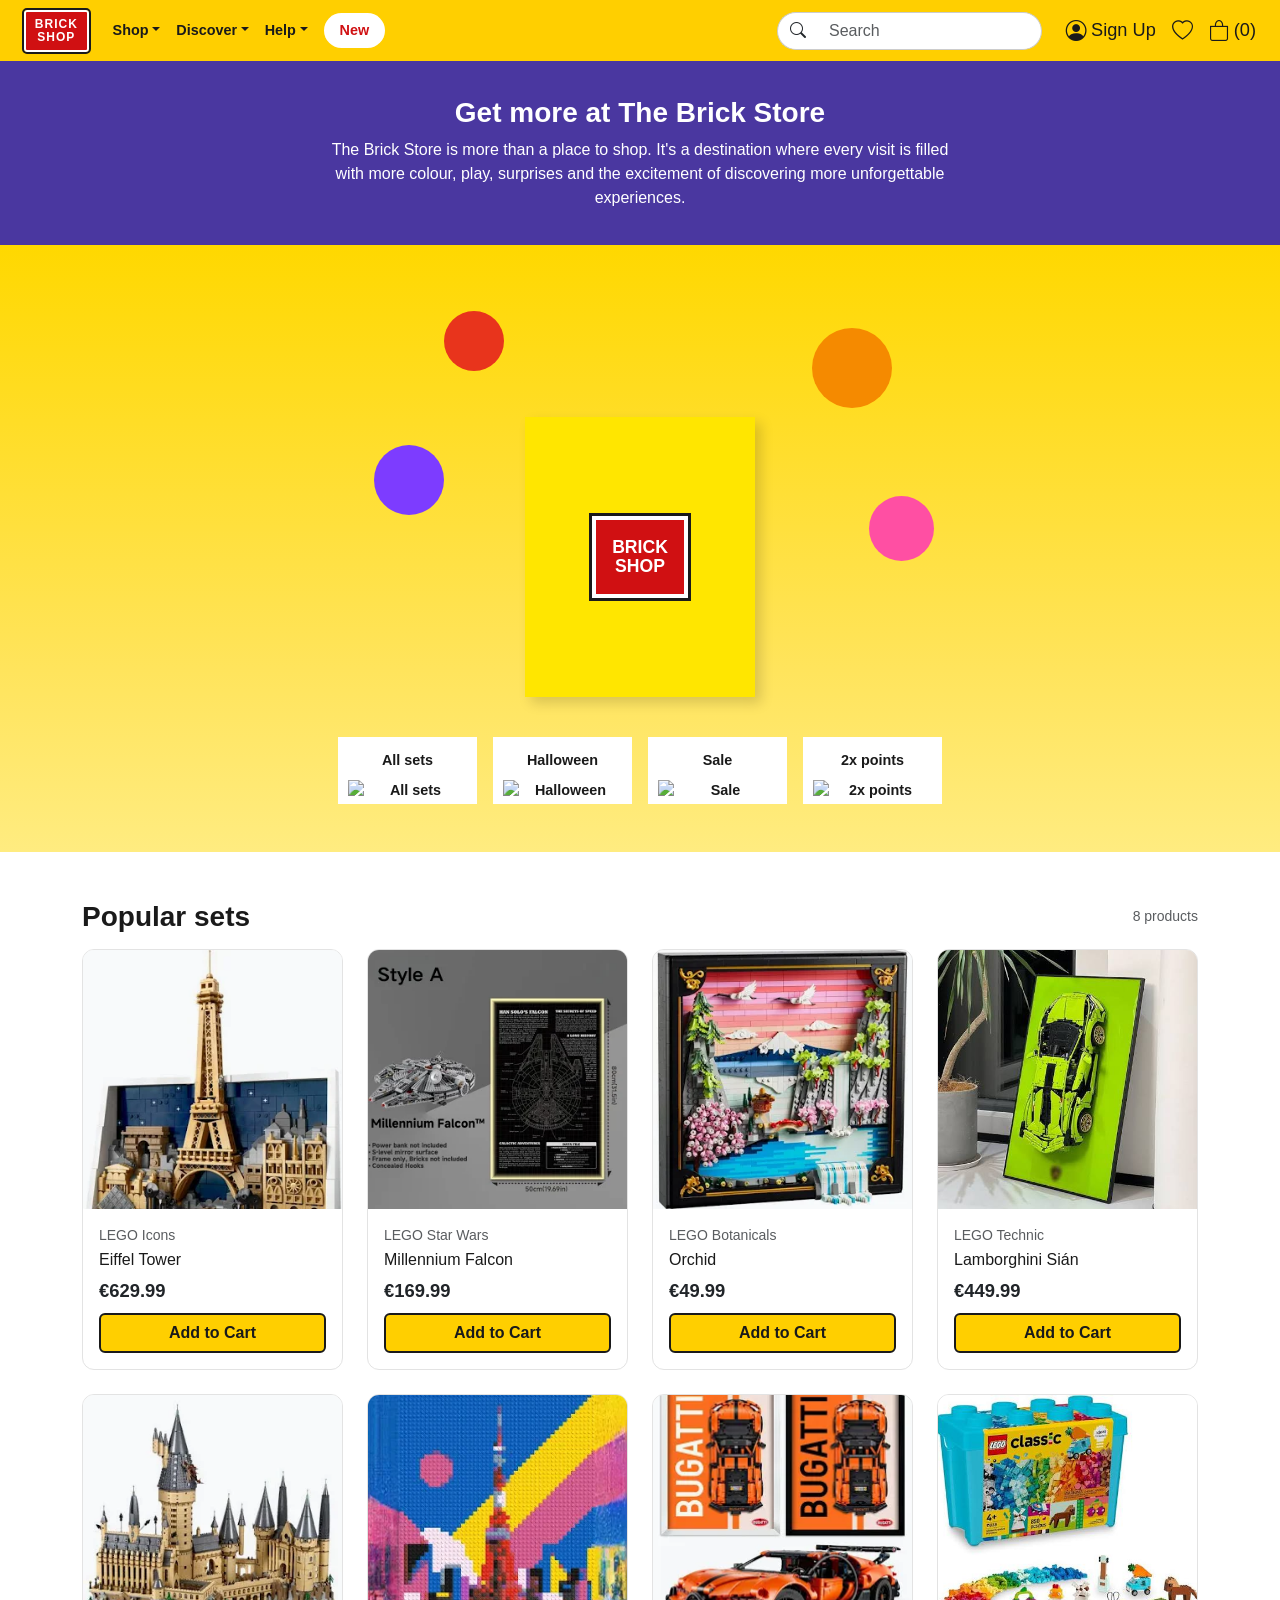
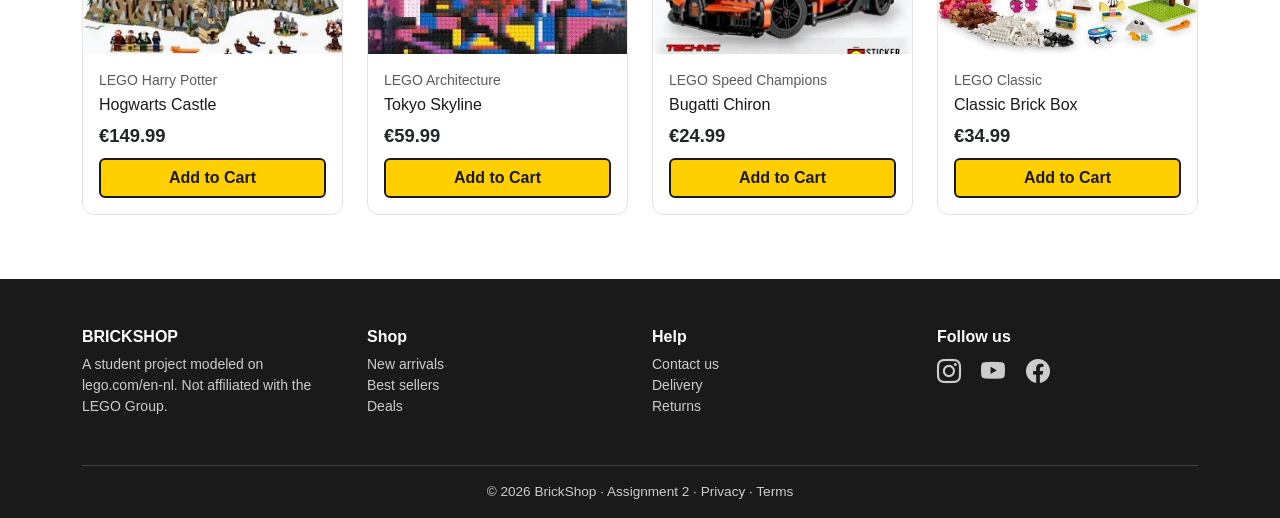
==== Assignment_2/index.html @ ca5e8ce0 "Add Assignment 2: static responsive pages" ====
<!DOCTYPE html>
<html lang="en">
<head>
  <meta charset="UTF-8">
  <meta name="viewport" content="width=device-width, initial-scale=1">
  <title>BrickShop – Home</title>
  <link href="https://cdn.jsdelivr.net/npm/bootstrap@5.3.3/dist/css/bootstrap.min.css" rel="stylesheet">
  <link href="https://cdn.jsdelivr.net/npm/bootstrap-icons@1.11.3/font/bootstrap-icons.css" rel="stylesheet">
  <link href="style.css" rel="stylesheet">
</head>
<body>
  <header class="site-header sticky-top">
    <nav class="navbar navbar-expand-lg">
      <div class="container-fluid px-3 px-lg-4">
        <a class="navbar-brand me-3" href="index.html">BRICK<br>SHOP</a>

        <button class="navbar-toggler order-lg-3 ms-auto me-2" type="button" data-bs-toggle="collapse" data-bs-target="#mainNav" aria-controls="mainNav" aria-expanded="false" aria-label="Toggle navigation">
          <span class="navbar-toggler-icon"></span>
        </button>

        <div class="d-flex align-items-center gap-3 order-lg-3">
          <a href="#" class="header-icon d-none d-md-flex"><i class="bi bi-person-circle"></i><span class="small ms-1">Sign Up</span></a>
          <a href="#" class="header-icon" aria-label="Wishlist"><i class="bi bi-heart"></i></a>
          <a href="#" class="header-icon" aria-label="Shopping bag"><i class="bi bi-bag"></i><span class="small ms-1">(0)</span></a>
        </div>

        <div class="collapse navbar-collapse order-lg-2" id="mainNav">
          <ul class="navbar-nav me-auto mb-2 mb-lg-0 align-items-lg-center">
            <li class="nav-item dropdown">
              <a class="nav-link dropdown-toggle" href="#" role="button" data-bs-toggle="dropdown">Shop</a>
              <ul class="dropdown-menu">
                <li><a class="dropdown-item" href="index.html">All sets</a></li>
                <li><a class="dropdown-item" href="#">Themes</a></li>
                <li><a class="dropdown-item" href="#">Gifts</a></li>
              </ul>
            </li>
            <li class="nav-item dropdown">
              <a class="nav-link dropdown-toggle" href="#" role="button" data-bs-toggle="dropdown">Discover</a>
              <ul class="dropdown-menu">
                <li><a class="dropdown-item" href="#">Ideas</a></li>
                <li><a class="dropdown-item" href="#">Events</a></li>
              </ul>
            </li>
            <li class="nav-item dropdown">
              <a class="nav-link dropdown-toggle" href="#" role="button" data-bs-toggle="dropdown">Help</a>
              <ul class="dropdown-menu">
                <li><a class="dropdown-item" href="#">Contact us</a></li>
                <li><a class="dropdown-item" href="#">Delivery</a></li>
              </ul>
            </li>
            <li class="nav-item ms-lg-2 my-2 my-lg-0"><a class="new-pill" href="#">New</a></li>
          </ul>
          <form class="search-form ms-lg-auto me-lg-4" role="search">
            <div class="input-group">
              <span class="input-group-text"><i class="bi bi-search"></i></span>
              <input class="form-control" type="search" placeholder="Search" aria-label="Search">
            </div>
          </form>
        </div>
      </div>
    </nav>
  </header>

  <main>
    <section class="intro-banner text-center text-white">
      <div class="container">
        <h1 class="h3 fw-bold">Get more at The Brick Store</h1>
        <p class="mx-auto mb-0">The Brick Store is more than a place to shop. It's a destination where every visit is filled with more colour, play, surprises and the excitement of discovering more unforgettable experiences.</p>
      </div>
    </section>

    <section class="hero-yellow">
      <div class="container text-center">
        <div class="hero-art mx-auto">
          <span class="float-item fi-1"></span><span class="float-item fi-2"></span>
          <span class="float-item fi-3"></span><span class="float-item fi-4"></span>
          <div class="hero-bag"><div class="bag-logo">BRICK<br>SHOP</div></div>
        </div>

        <div class="row row-cols-2 row-cols-md-4 g-2 g-md-3 justify-content-center category-tiles">
          <div class="col"><a href="#products" class="tile"><span>All sets</span><img src="https://placehold.co/300x300/007a78/ffffff?text=Sets" alt="All sets"></a></div>
          <div class="col"><a href="#products" class="tile"><span>Halloween</span><img src="https://placehold.co/300x300/f57c00/ffffff?text=Halloween" alt="Halloween"></a></div>
          <div class="col"><a href="#products" class="tile"><span>Sale</span><img src="https://placehold.co/300x300/a30000/ffffff?text=Sale" alt="Sale"></a></div>
          <div class="col"><a href="#products" class="tile"><span>2x points</span><img src="https://placehold.co/300x300/1a8f4a/ffffff?text=2x" alt="2x points"></a></div>
        </div>
      </div>
    </section>

    <section class="container mt-5" id="products">
      <div class="d-flex justify-content-between align-items-center mb-3">
        <h2 class="fw-bold fs-3 mb-0">Popular sets</h2>
        <span class="text-muted small">8 products</span>
      </div>
      <div class="row row-cols-1 row-cols-sm-2 row-cols-lg-4 g-4">
      <div class="col">
        <div class="card product-card h-100">
          <a href="product.html" class="card-img-wrap"><img src="images/ET1.jpg" alt="Eiffel Tower"></a>
          <div class="card-body d-flex flex-column">
            <small class="text-muted">LEGO Icons</small>
            <h5 class="card-title fs-6 mt-1"><a href="product.html">Eiffel Tower</a></h5>
            <p class="price mt-auto mb-2">€629.99</p>
            <button type="button" class="btn btn-lego w-100">Add to Cart</button>
          </div>
        </div>
      </div>
      <div class="col">
        <div class="card product-card h-100">
          <a href="product.html"><img src="images/mellenium.jpg" class="card-img-top" alt="Millennium Falcon"></a>
          <div class="card-body d-flex flex-column">
            <small class="text-muted">LEGO Star Wars</small>
            <h5 class="card-title fs-6 mt-1"><a href="product.html">Millennium Falcon</a></h5>
            <p class="price mt-auto mb-2">€169.99</p>
            <button type="button" class="btn btn-lego w-100">Add to Cart</button>
          </div>
        </div>
      </div>
      <div class="col">
        <div class="card product-card h-100">
          <a href="product.html"><img src="images/orchid.jpg" class="card-img-top" alt="Orchid"></a>
          <div class="card-body d-flex flex-column">
            <small class="text-muted">LEGO Botanicals</small>
            <h5 class="card-title fs-6 mt-1"><a href="product.html">Orchid</a></h5>
            <p class="price mt-auto mb-2">€49.99</p>
            <button type="button" class="btn btn-lego w-100">Add to Cart</button>
          </div>
        </div>
      </div>
      <div class="col">
        <div class="card product-card h-100">
          <a href="product.html"><img src="images/lambo.jpg" class="card-img-top" alt="Lamborghini Sián"></a>
          <div class="card-body d-flex flex-column">
            <small class="text-muted">LEGO Technic</small>
            <h5 class="card-title fs-6 mt-1"><a href="product.html">Lamborghini Sián</a></h5>
            <p class="price mt-auto mb-2">€449.99</p>
            <button type="button" class="btn btn-lego w-100">Add to Cart</button>
          </div>
        </div>
      </div>
      <div class="col">
        <div class="card product-card h-100">
          <a href="product.html"><img src="images/castle.jpg" class="card-img-top" alt="Hogwarts Castle"></a>
          <div class="card-body d-flex flex-column">
            <small class="text-muted">LEGO Harry Potter</small>
            <h5 class="card-title fs-6 mt-1"><a href="product.html">Hogwarts Castle</a></h5>
            <p class="price mt-auto mb-2">€149.99</p>
            <button type="button" class="btn btn-lego w-100">Add to Cart</button>
          </div>
        </div>
      </div>
      <div class="col">
        <div class="card product-card h-100">
          <a href="product.html"><img src="images/skyline.jpg" class="card-img-top" alt="Tokyo Skyline"></a>
          <div class="card-body d-flex flex-column">
            <small class="text-muted">LEGO Architecture</small>
            <h5 class="card-title fs-6 mt-1"><a href="product.html">Tokyo Skyline</a></h5>
            <p class="price mt-auto mb-2">€59.99</p>
            <button type="button" class="btn btn-lego w-100">Add to Cart</button>
          </div>
        </div>
      </div>
      <div class="col">
        <div class="card product-card h-100">
          <a href="product.html"><img src="images/bugati.jpg" class="card-img-top" alt="Bugatti Chiron"></a>
          <div class="card-body d-flex flex-column">
            <small class="text-muted">LEGO Speed Champions</small>
            <h5 class="card-title fs-6 mt-1"><a href="product.html">Bugatti Chiron</a></h5>
            <p class="price mt-auto mb-2">€24.99</p>
            <button type="button" class="btn btn-lego w-100">Add to Cart</button>
          </div>
        </div>
      </div>
      <div class="col">
        <div class="card product-card h-100">
          <a href="product.html"><img src="images/brick_box.jpg" class="card-img-top" alt="Classic Brick Box"></a>
          <div class="card-body d-flex flex-column">
            <small class="text-muted">LEGO Classic</small>
            <h5 class="card-title fs-6 mt-1"><a href="product.html">Classic Brick Box</a></h5>
            <p class="price mt-auto mb-2">€34.99</p>
            <button type="button" class="btn btn-lego w-100">Add to Cart</button>
          </div>
        </div>
      </div>
      </div>
    </section>
  </main>

  <footer class="site-footer">
    <div class="container">
      <div class="row g-4">
        <div class="col-12 col-md-6 col-lg-3">
          <h6>BRICKSHOP</h6>
          <p class="small">A student project modeled on lego.com/en-nl. Not affiliated with the LEGO Group.</p>
        </div>
        <div class="col-6 col-md-3 col-lg-3">
          <h6>Shop</h6>
          <ul class="list-unstyled small">
            <li><a href="#">New arrivals</a></li><li><a href="#">Best sellers</a></li><li><a href="#">Deals</a></li>
          </ul>
        </div>
        <div class="col-6 col-md-3 col-lg-3">
          <h6>Help</h6>
          <ul class="list-unstyled small">
            <li><a href="#">Contact us</a></li><li><a href="#">Delivery</a></li><li><a href="#">Returns</a></li>
          </ul>
        </div>
        <div class="col-12 col-md-6 col-lg-3">
          <h6>Follow us</h6>
          <a href="#" class="fs-4 me-3" aria-label="Instagram"><i class="bi bi-instagram"></i></a>
          <a href="#" class="fs-4 me-3" aria-label="YouTube"><i class="bi bi-youtube"></i></a>
          <a href="#" class="fs-4" aria-label="Facebook"><i class="bi bi-facebook"></i></a>
        </div>
      </div>
      <div class="footer-bottom text-center">© 2026 BrickShop · Assignment 2 · Privacy · Terms</div>
    </div>
  </footer>

  <script src="https://cdn.jsdelivr.net/npm/bootstrap@5.3.3/dist/js/bootstrap.bundle.min.js"></script>
</body>
</html>
---- Assignment_2/style.css ----
/* ===== Custom styles (Bootstrap does grid + navbar; this adds the LEGO look) ===== */
:root {
  --lego-yellow: #ffcf00;
  --lego-red: #d01012;
  --lego-black: #1a1a1a;
  --lego-grey: #f4f4f4;
}

body { font-family: "Helvetica Neue", Arial, sans-serif; color: var(--lego-black); }
/* ===== Custom styles (Bootstrap does grid + navbar; this adds the LEGO look) ===== */
:root {
  --lego-yellow: #ffcf00;
  --lego-red: #d01012;
  --lego-black: #1a1a1a;
  --lego-grey: #f4f4f4;
}

body { font-family: "Helvetica Neue", Arial, sans-serif; color: var(--lego-black); }

/* Product cards */
.product-card { border: 1px solid #e3e3e3; border-radius: 12px; transition: transform .2s, box-shadow .2s; overflow: hidden; }
.product-card:hover { transform: translateY(-4px); box-shadow: 0 8px 20px rgba(0,0,0,.12); }
/* Fixed square image box so every card is the same height */
.card-img-wrap { display: block; aspect-ratio: 1 / 1; overflow: hidden; background: var(--lego-grey); }
.card-img-wrap img { width: 100%; height: 100%; object-fit: cover; object-position: center top; display: block; }
.product-card .card-title a { color: var(--lego-black); text-decoration: none; }
.price { font-weight: 800; font-size: 1.15rem; }

/* Keep section headings clear of the sticky header when jumping to #products */
#products { scroll-margin-top: 80px; }

/* Buttons */
.btn-lego { background: var(--lego-yellow); color: var(--lego-black); font-weight: 700; border: 2px solid var(--lego-black); }
.btn-lego:hover { background: var(--lego-black); color: var(--lego-yellow); }

/* Product detail */
.product-main-img { width: 100%; border-radius: 12px; background: var(--lego-grey); }
.product-title { font-weight: 800; }
.qty-input { max-width: 110px; text-align: center; }

/* Footer */
.site-footer { background: var(--lego-black); color: #ccc; margin-top: 4rem; padding: 3rem 0 1rem; }
.site-footer h6 { color: #fff; font-weight: 700; }
.site-footer a { color: #ccc; text-decoration: none; }
.site-footer a:hover { color: var(--lego-yellow); text-decoration: underline; }
.footer-bottom { border-top: 1px solid #444; margin-top: 2rem; padding-top: 1rem; font-size: .85rem; }


/* ===== Header (LEGO-style) ===== */
.site-header { background: var(--lego-yellow); }
.site-header .navbar { padding: .6rem 0; }
.site-header .navbar-brand {
  background: var(--lego-red); color: #fff; font-weight: 900; font-size: .75rem; line-height: 1.05;
  letter-spacing: 1px; text-align: center; padding: .4rem .55rem; border: 2px solid #fff;
  outline: 2px solid var(--lego-black); border-radius: 3px;
}
.site-header .nav-link { color: var(--lego-black); font-weight: 700; font-size: .9rem; padding: .5rem 1rem; }
.new-pill { display: inline-block; background: #fff; color: var(--lego-red); font-weight: 700; font-size: .9rem; padding: .4rem 1rem; border-radius: 50px; text-decoration: none; }
.search-form { min-width: 260px; }
.search-form .input-group-text, .search-form .form-control { background: #fff; border: 1px solid #ccc; }
.search-form .input-group-text { border-radius: 50px 0 0 50px; border-right: 0; }
.search-form .form-control { border-radius: 0 50px 50px 0; border-left: 0; }
.header-icon { color: var(--lego-black); text-decoration: none; font-size: 1.3rem; display: flex; align-items: center; }

/* ===== Intro banner + hero ===== */
.intro-banner { background: #4a37a0; padding: 2.2rem 0; }
.intro-banner p { max-width: 640px; font-size: .85rem; }
.hero-yellow { background: linear-gradient(#ffd800 0%, #ffe45c 70%, #ffec80 100%); padding: 2rem 0 3rem; overflow: hidden; }
.hero-art { position: relative; width: 100%; max-width: 700px; height: 320px; }
.hero-bag {
  position: absolute; left: 50%; bottom: 0; transform: translateX(-50%);
  width: 190px; height: 230px; background: #ffe600; box-shadow: 6px 6px 12px rgba(0,0,0,.15);
  display: flex; align-items: center; justify-content: center;
}
.bag-logo { background: var(--lego-red); color: #fff; font-weight: 900; font-size: 1.1rem; line-height: 1.1;
  padding: 1.1rem 1rem; border: 4px solid #fff; outline: 3px solid var(--lego-black); }
.float-item { position: absolute; border-radius: 50%; }
.fi-1 { width: 70px; height: 70px; background: #7d3cff; left: 12%; top: 40%; }
.fi-2 { width: 60px; height: 60px; background: #e8341c; left: 22%; top: 8%; }
.fi-3 { width: 80px; height: 80px; background: #f58a00; right: 14%; top: 12%; }
.fi-4 { width: 65px; height: 65px; background: #ff4fa3; right: 8%; top: 52%; }

.category-tiles { margin-top: 1.5rem; max-width: 620px; margin-left: auto; margin-right: auto; }
.tile { display: block; background: #fff; border: 2px solid #fff; text-decoration: none; color: var(--lego-black);
  font-weight: 700; font-size: .9rem; padding: .7rem .5rem 0; height: 100%; transition: transform .2s; }
.tile:hover { transform: translateY(-4px); }
.tile span { display: block; margin-bottom: .5rem; }
.tile img { width: 100%; display: block; }

/* ===== Media queries (custom responsive tweaks on top of Bootstrap) ===== */
/* Phone */
@media (max-width: 575.98px) {
  .hero-art { height: 240px; }
  .hero-bag { width: 140px; height: 170px; }
  .bag-logo { font-size: .85rem; padding: .7rem .6rem; }
  .float-item { transform: scale(.7); }
  .price { font-size: 1rem; }
}
/* Mobile + tablet: navbar is collapsed */
@media (max-width: 991.98px) {
  .search-form { margin: .5rem 0 1rem; min-width: 0; }
}
/* Tablet and up */
@media (min-width: 768px) {
  .intro-banner h1 { font-size: 1.75rem; }
  .intro-banner p { font-size: 1rem; }
  .hero-art { height: 380px; }
}
/* Desktop */
@media (min-width: 992px) {
  .hero-art { height: 420px; }
  .hero-bag { width: 230px; height: 280px; }
  .category-tiles { max-width: 620px; }
}
/* Product cards */
.product-card { border: 1px solid #e3e3e3; border-radius: 12px; transition: transform .2s, box-shadow .2s; overflow: hidden; }
.product-card:hover { transform: translateY(-4px); box-shadow: 0 8px 20px rgba(0,0,0,.12); }
.product-card img { aspect-ratio: 1 / 1; object-fit: cover; background: var(--lego-grey); }
.product-card .card-title a { color: var(--lego-black); text-decoration: none; }
.price { font-weight: 800; font-size: 1.15rem; }

/* Buttons */
.btn-lego { background: var(--lego-yellow); color: var(--lego-black); font-weight: 700; border: 2px solid var(--lego-black); }
.btn-lego:hover { background: var(--lego-black); color: var(--lego-yellow); }

/* Product detail */
.product-main-img { width: 100%; border-radius: 12px; background: var(--lego-grey); }
.product-title { font-weight: 800; }
.qty-input { max-width: 110px; text-align: center; }

/* Footer */
.site-footer { background: var(--lego-black); color: #ccc; margin-top: 4rem; padding: 3rem 0 1rem; }
.site-footer h6 { color: #fff; font-weight: 700; }
.site-footer a { color: #ccc; text-decoration: none; }
.site-footer a:hover { color: var(--lego-yellow); text-decoration: underline; }
.footer-bottom { border-top: 1px solid #444; margin-top: 2rem; padding-top: 1rem; font-size: .85rem; }


/* ===== Header (LEGO-style) ===== */
.site-header { background: var(--lego-yellow); }
.site-header .navbar { padding: .6rem 0; }
.site-header .navbar-brand {
  background: var(--lego-red); color: #fff; font-weight: 900; font-size: .75rem; line-height: 1.05;
  letter-spacing: 1px; text-align: center; padding: .4rem .55rem; border: 2px solid #fff;
  outline: 2px solid var(--lego-black); border-radius: 3px;
}
.site-header .nav-link { color: var(--lego-black); font-weight: 700; font-size: .9rem; padding: .5rem 1rem; }
.new-pill { display: inline-block; background: #fff; color: var(--lego-red); font-weight: 700; font-size: .9rem; padding: .4rem 1rem; border-radius: 50px; text-decoration: none; }
.search-form { min-width: 260px; }
.search-form .input-group-text, .search-form .form-control { background: #fff; border: 1px solid #ccc; }
.search-form .input-group-text { border-radius: 50px 0 0 50px; border-right: 0; }
.search-form .form-control { border-radius: 0 50px 50px 0; border-left: 0; }
.header-icon { color: var(--lego-black); text-decoration: none; font-size: 1.3rem; display: flex; align-items: center; }

/* ===== Intro banner + hero ===== */
.intro-banner { background: #4a37a0; padding: 2.2rem 0; }
.intro-banner p { max-width: 640px; font-size: .85rem; }
.hero-yellow { background: linear-gradient(#ffd800 0%, #ffe45c 70%, #ffec80 100%); padding: 2rem 0 3rem; overflow: hidden; }
.hero-art { position: relative; width: 100%; max-width: 700px; height: 320px; }
.hero-bag {
  position: absolute; left: 50%; bottom: 0; transform: translateX(-50%);
  width: 190px; height: 230px; background: #ffe600; box-shadow: 6px 6px 12px rgba(0,0,0,.15);
  display: flex; align-items: center; justify-content: center;
}
.bag-logo { background: var(--lego-red); color: #fff; font-weight: 900; font-size: 1.1rem; line-height: 1.1;
  padding: 1.1rem 1rem; border: 4px solid #fff; outline: 3px solid var(--lego-black); }
.float-item { position: absolute; border-radius: 50%; }
.fi-1 { width: 70px; height: 70px; background: #7d3cff; left: 12%; top: 40%; }
.fi-2 { width: 60px; height: 60px; background: #e8341c; left: 22%; top: 8%; }
.fi-3 { width: 80px; height: 80px; background: #f58a00; right: 14%; top: 12%; }
.fi-4 { width: 65px; height: 65px; background: #ff4fa3; right: 8%; top: 52%; }

.category-tiles { margin-top: 1.5rem; max-width: 620px; margin-left: auto; margin-right: auto; }
.tile { display: block; background: #fff; border: 2px solid #fff; text-decoration: none; color: var(--lego-black);
  font-weight: 700; font-size: .9rem; padding: .7rem .5rem 0; height: 100%; transition: transform .2s; }
.tile:hover { transform: translateY(-4px); }
.tile span { display: block; margin-bottom: .5rem; }
.tile img { width: 100%; display: block; }

/* ===== Media queries (custom responsive tweaks on top of Bootstrap) ===== */
/* Phone */
@media (max-width: 575.98px) {
  .hero-art { height: 240px; }
  .hero-bag { width: 140px; height: 170px; }
  .bag-logo { font-size: .85rem; padding: .7rem .6rem; }
  .float-item { transform: scale(.7); }
  .price { font-size: 1rem; }
}
/* Mobile + tablet: navbar is collapsed */
@media (max-width: 991.98px) {
  .search-form { margin: .5rem 0 1rem; min-width: 0; }
}
/* Tablet and up */
@media (min-width: 768px) {
  .intro-banner h1 { font-size: 1.75rem; }
  .intro-banner p { font-size: 1rem; }
  .hero-art { height: 380px; }
}
/* Desktop */
@media (min-width: 992px) {
  .hero-art { height: 420px; }
  .hero-bag { width: 230px; height: 280px; }
  .category-tiles { max-width: 620px; }
}
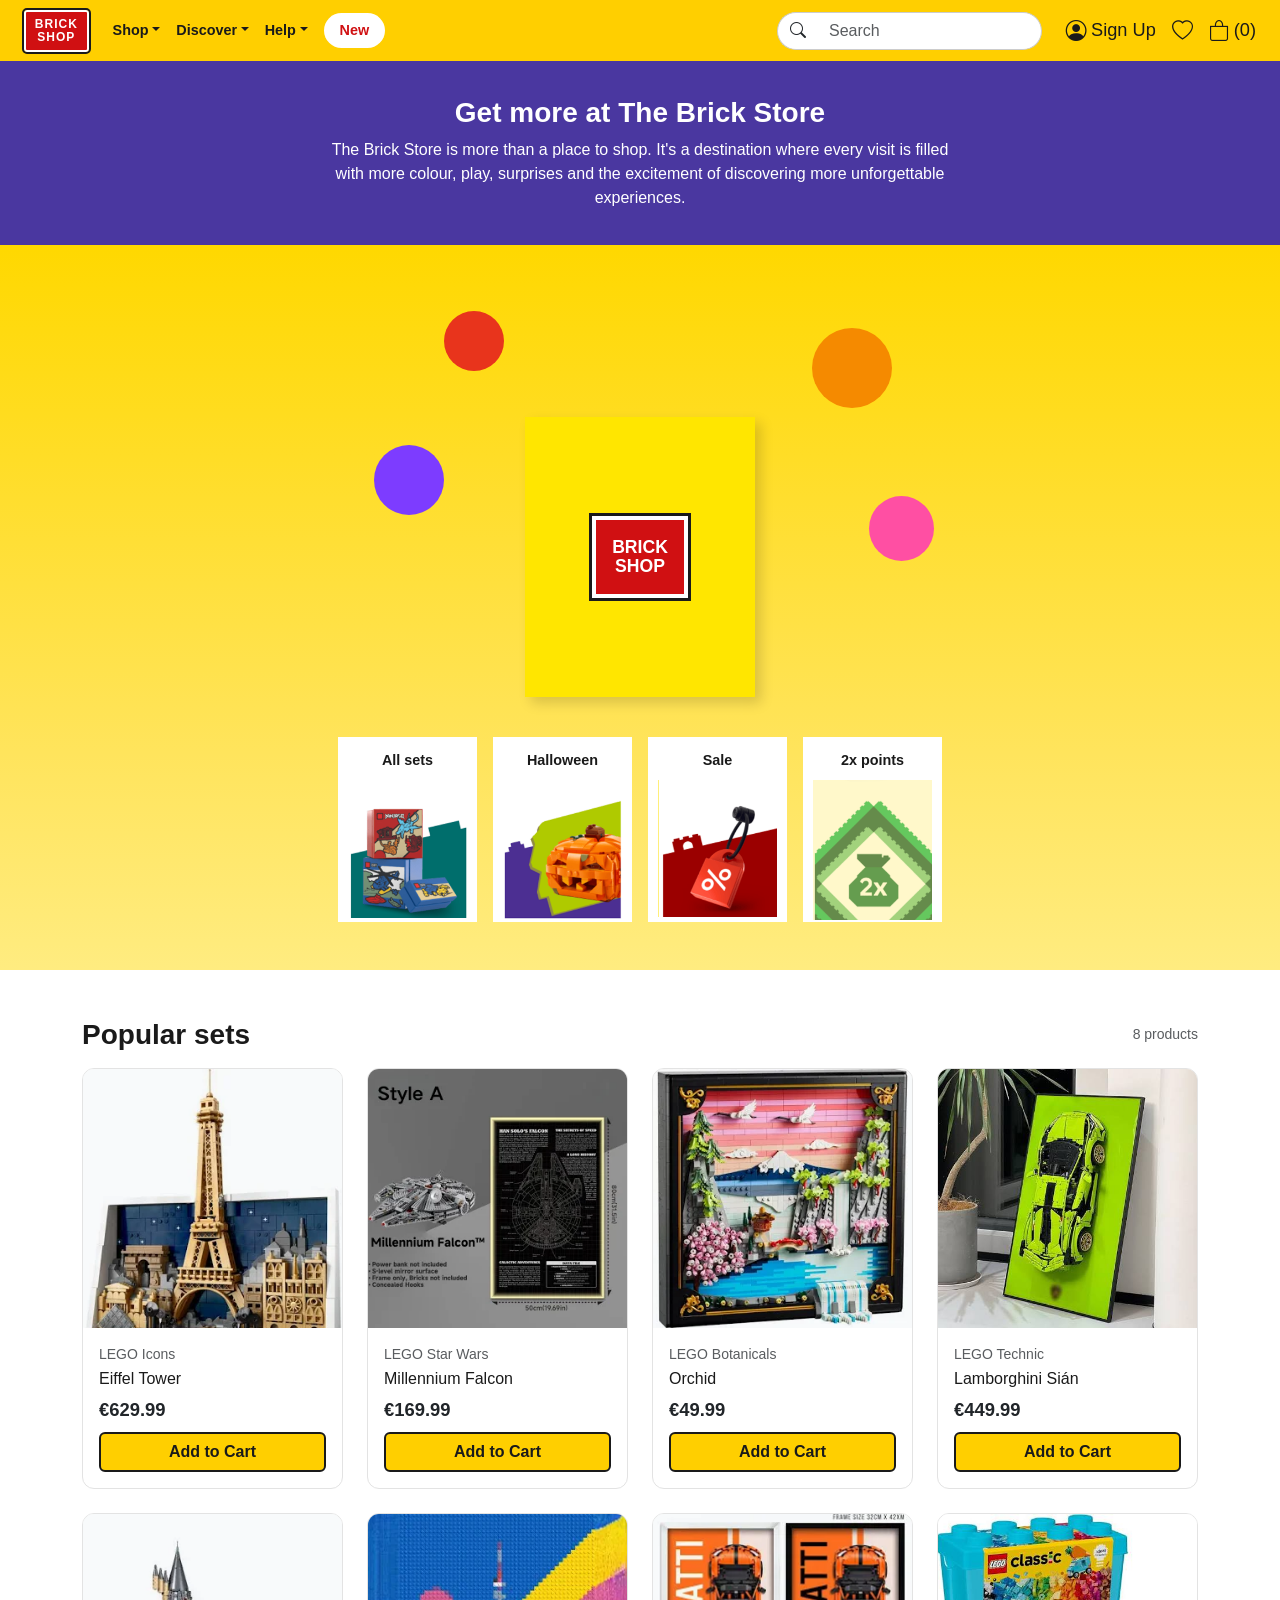
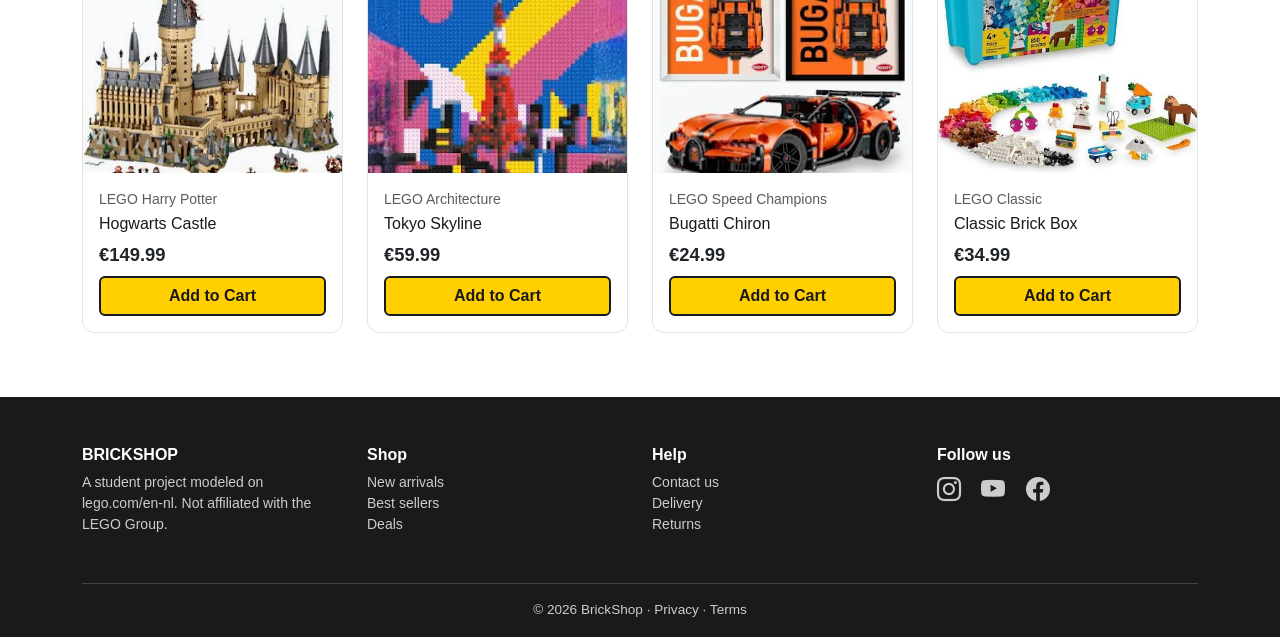
==== commit e78b80a1: "Final Touch" ====
--- a/Assignment_2/index.html
+++ b/Assignment_2/index.html
@@ -50,7 +50,7 @@
             </li>
             <li class="nav-item ms-lg-2 my-2 my-lg-0"><a class="new-pill" href="#">New</a></li>
           </ul>
-          <form class="search-form ms-lg-auto me-lg-4" role="search">
+          <form class="search-form ms-lg-auto me-lg-4" role="search" action="#">
             <div class="input-group">
               <span class="input-group-text"><i class="bi bi-search"></i></span>
               <input class="form-control" type="search" placeholder="Search" aria-label="Search">
@@ -78,10 +78,10 @@
         </div>
 
         <div class="row row-cols-2 row-cols-md-4 g-2 g-md-3 justify-content-center category-tiles">
-          <div class="col"><a href="#products" class="tile"><span>All sets</span><img src="https://placehold.co/300x300/007a78/ffffff?text=Sets" alt="All sets"></a></div>
-          <div class="col"><a href="#products" class="tile"><span>Halloween</span><img src="https://placehold.co/300x300/f57c00/ffffff?text=Halloween" alt="Halloween"></a></div>
-          <div class="col"><a href="#products" class="tile"><span>Sale</span><img src="https://placehold.co/300x300/a30000/ffffff?text=Sale" alt="Sale"></a></div>
-          <div class="col"><a href="#products" class="tile"><span>2x points</span><img src="https://placehold.co/300x300/1a8f4a/ffffff?text=2x" alt="2x points"></a></div>
+          <div class="col"><a href="#products" class="tile"><span>All sets</span><img src="images/sets.png" alt="All sets"></a></div>
+          <div class="col"><a href="#products" class="tile"><span>Halloween</span><img src="images/halloween.png" alt="Halloween"></a></div>
+          <div class="col"><a href="#products" class="tile"><span>Sale</span><img src="images/sale.png" alt="Sale"></a></div>
+          <div class="col"><a href="#products" class="tile"><span>2x points</span><img src="images/points.png" alt="2x points"></a></div>
         </div>
       </div>
     </section>
@@ -92,94 +92,94 @@
         <span class="text-muted small">8 products</span>
       </div>
       <div class="row row-cols-1 row-cols-sm-2 row-cols-lg-4 g-4">
-      <div class="col">
-        <div class="card product-card h-100">
-          <a href="product.html" class="card-img-wrap"><img src="images/ET1.jpg" alt="Eiffel Tower"></a>
-          <div class="card-body d-flex flex-column">
-            <small class="text-muted">LEGO Icons</small>
-            <h5 class="card-title fs-6 mt-1"><a href="product.html">Eiffel Tower</a></h5>
-            <p class="price mt-auto mb-2">€629.99</p>
-            <button type="button" class="btn btn-lego w-100">Add to Cart</button>
-          </div>
-        </div>
-      </div>
-      <div class="col">
-        <div class="card product-card h-100">
-          <a href="product.html"><img src="images/mellenium.jpg" class="card-img-top" alt="Millennium Falcon"></a>
-          <div class="card-body d-flex flex-column">
-            <small class="text-muted">LEGO Star Wars</small>
-            <h5 class="card-title fs-6 mt-1"><a href="product.html">Millennium Falcon</a></h5>
-            <p class="price mt-auto mb-2">€169.99</p>
-            <button type="button" class="btn btn-lego w-100">Add to Cart</button>
-          </div>
-        </div>
-      </div>
-      <div class="col">
-        <div class="card product-card h-100">
-          <a href="product.html"><img src="images/orchid.jpg" class="card-img-top" alt="Orchid"></a>
-          <div class="card-body d-flex flex-column">
-            <small class="text-muted">LEGO Botanicals</small>
-            <h5 class="card-title fs-6 mt-1"><a href="product.html">Orchid</a></h5>
-            <p class="price mt-auto mb-2">€49.99</p>
-            <button type="button" class="btn btn-lego w-100">Add to Cart</button>
-          </div>
-        </div>
-      </div>
-      <div class="col">
-        <div class="card product-card h-100">
-          <a href="product.html"><img src="images/lambo.jpg" class="card-img-top" alt="Lamborghini Sián"></a>
-          <div class="card-body d-flex flex-column">
-            <small class="text-muted">LEGO Technic</small>
-            <h5 class="card-title fs-6 mt-1"><a href="product.html">Lamborghini Sián</a></h5>
-            <p class="price mt-auto mb-2">€449.99</p>
-            <button type="button" class="btn btn-lego w-100">Add to Cart</button>
-          </div>
-        </div>
-      </div>
-      <div class="col">
-        <div class="card product-card h-100">
-          <a href="product.html"><img src="images/castle.jpg" class="card-img-top" alt="Hogwarts Castle"></a>
-          <div class="card-body d-flex flex-column">
-            <small class="text-muted">LEGO Harry Potter</small>
-            <h5 class="card-title fs-6 mt-1"><a href="product.html">Hogwarts Castle</a></h5>
-            <p class="price mt-auto mb-2">€149.99</p>
-            <button type="button" class="btn btn-lego w-100">Add to Cart</button>
-          </div>
-        </div>
-      </div>
-      <div class="col">
-        <div class="card product-card h-100">
-          <a href="product.html"><img src="images/skyline.jpg" class="card-img-top" alt="Tokyo Skyline"></a>
-          <div class="card-body d-flex flex-column">
-            <small class="text-muted">LEGO Architecture</small>
-            <h5 class="card-title fs-6 mt-1"><a href="product.html">Tokyo Skyline</a></h5>
-            <p class="price mt-auto mb-2">€59.99</p>
-            <button type="button" class="btn btn-lego w-100">Add to Cart</button>
-          </div>
-        </div>
-      </div>
-      <div class="col">
-        <div class="card product-card h-100">
-          <a href="product.html"><img src="images/bugati.jpg" class="card-img-top" alt="Bugatti Chiron"></a>
-          <div class="card-body d-flex flex-column">
-            <small class="text-muted">LEGO Speed Champions</small>
-            <h5 class="card-title fs-6 mt-1"><a href="product.html">Bugatti Chiron</a></h5>
-            <p class="price mt-auto mb-2">€24.99</p>
-            <button type="button" class="btn btn-lego w-100">Add to Cart</button>
-          </div>
-        </div>
-      </div>
-      <div class="col">
-        <div class="card product-card h-100">
-          <a href="product.html"><img src="images/brick_box.jpg" class="card-img-top" alt="Classic Brick Box"></a>
-          <div class="card-body d-flex flex-column">
-            <small class="text-muted">LEGO Classic</small>
-            <h5 class="card-title fs-6 mt-1"><a href="product.html">Classic Brick Box</a></h5>
-            <p class="price mt-auto mb-2">€34.99</p>
-            <button type="button" class="btn btn-lego w-100">Add to Cart</button>
-          </div>
-        </div>
-      </div>
+        <div class="col">
+          <div class="card product-card h-100">
+            <a href="product.html" class="card-img-wrap"><img src="images/ET1.jpg" alt="Eiffel Tower"></a>
+            <div class="card-body d-flex flex-column">
+              <small class="text-muted">LEGO Icons</small>
+              <h5 class="card-title fs-6 mt-1"><a href="product.html">Eiffel Tower</a></h5>
+              <p class="price mt-auto mb-2">€629.99</p>
+              <button type="button" class="btn btn-lego w-100">Add to Cart</button>
+            </div>
+          </div>
+        </div>
+        <div class="col">
+          <div class="card product-card h-100">
+            <a href="product.html" class="card-img-wrap"><img src="images/mellenium.jpg" alt="Millennium Falcon"></a>
+            <div class="card-body d-flex flex-column">
+              <small class="text-muted">LEGO Star Wars</small>
+              <h5 class="card-title fs-6 mt-1"><a href="product.html">Millennium Falcon</a></h5>
+              <p class="price mt-auto mb-2">€169.99</p>
+              <button type="button" class="btn btn-lego w-100">Add to Cart</button>
+            </div>
+          </div>
+        </div>
+        <div class="col">
+          <div class="card product-card h-100">
+            <a href="product.html" class="card-img-wrap"><img src="images/orchid.jpg" alt="Orchid"></a>
+            <div class="card-body d-flex flex-column">
+              <small class="text-muted">LEGO Botanicals</small>
+              <h5 class="card-title fs-6 mt-1"><a href="product.html">Orchid</a></h5>
+              <p class="price mt-auto mb-2">€49.99</p>
+              <button type="button" class="btn btn-lego w-100">Add to Cart</button>
+            </div>
+          </div>
+        </div>
+        <div class="col">
+          <div class="card product-card h-100">
+            <a href="product.html" class="card-img-wrap"><img src="images/lambo.jpg" alt="Lamborghini Sián"></a>
+            <div class="card-body d-flex flex-column">
+              <small class="text-muted">LEGO Technic</small>
+              <h5 class="card-title fs-6 mt-1"><a href="product.html">Lamborghini Sián</a></h5>
+              <p class="price mt-auto mb-2">€449.99</p>
+              <button type="button" class="btn btn-lego w-100">Add to Cart</button>
+            </div>
+          </div>
+        </div>
+        <div class="col">
+          <div class="card product-card h-100">
+            <a href="product.html" class="card-img-wrap"><img src="images/castle.jpg" alt="Hogwarts Castle"></a>
+            <div class="card-body d-flex flex-column">
+              <small class="text-muted">LEGO Harry Potter</small>
+              <h5 class="card-title fs-6 mt-1"><a href="product.html">Hogwarts Castle</a></h5>
+              <p class="price mt-auto mb-2">€149.99</p>
+              <button type="button" class="btn btn-lego w-100">Add to Cart</button>
+            </div>
+          </div>
+        </div>
+        <div class="col">
+          <div class="card product-card h-100">
+            <a href="product.html" class="card-img-wrap"><img src="images/skyline.jpg" alt="Tokyo Skyline"></a>
+            <div class="card-body d-flex flex-column">
+              <small class="text-muted">LEGO Architecture</small>
+              <h5 class="card-title fs-6 mt-1"><a href="product.html">Tokyo Skyline</a></h5>
+              <p class="price mt-auto mb-2">€59.99</p>
+              <button type="button" class="btn btn-lego w-100">Add to Cart</button>
+            </div>
+          </div>
+        </div>
+        <div class="col">
+          <div class="card product-card h-100">
+            <a href="product.html" class="card-img-wrap"><img src="images/bugati.jpg" alt="Bugatti Chiron"></a>
+            <div class="card-body d-flex flex-column">
+              <small class="text-muted">LEGO Speed Champions</small>
+              <h5 class="card-title fs-6 mt-1"><a href="product.html">Bugatti Chiron</a></h5>
+              <p class="price mt-auto mb-2">€24.99</p>
+              <button type="button" class="btn btn-lego w-100">Add to Cart</button>
+            </div>
+          </div>
+        </div>
+        <div class="col">
+          <div class="card product-card h-100">
+            <a href="product.html" class="card-img-wrap"><img src="images/brick_box.jpg" alt="Classic Brick Box"></a>
+            <div class="card-body d-flex flex-column">
+              <small class="text-muted">LEGO Classic</small>
+              <h5 class="card-title fs-6 mt-1"><a href="product.html">Classic Brick Box</a></h5>
+              <p class="price mt-auto mb-2">€34.99</p>
+              <button type="button" class="btn btn-lego w-100">Add to Cart</button>
+            </div>
+          </div>
+        </div>
       </div>
     </section>
   </main>
@@ -210,10 +210,10 @@
           <a href="#" class="fs-4" aria-label="Facebook"><i class="bi bi-facebook"></i></a>
         </div>
       </div>
-      <div class="footer-bottom text-center">© 2026 BrickShop · Assignment 2 · Privacy · Terms</div>
+      <div class="footer-bottom text-center">© 2026 BrickShop · Privacy · Terms</div>
     </div>
   </footer>
 
   <script src="https://cdn.jsdelivr.net/npm/bootstrap@5.3.3/dist/js/bootstrap.bundle.min.js"></script>
 </body>
-</html>
+</html>
--- a/Assignment_2/style.css
+++ b/Assignment_2/style.css
@@ -1,12 +1,3 @@
-/* ===== Custom styles (Bootstrap does grid + navbar; this adds the LEGO look) ===== */
-:root {
-  --lego-yellow: #ffcf00;
-  --lego-red: #d01012;
-  --lego-black: #1a1a1a;
-  --lego-grey: #f4f4f4;
-}
-
-body { font-family: "Helvetica Neue", Arial, sans-serif; color: var(--lego-black); }
 /* ===== Custom styles (Bootstrap does grid + navbar; this adds the LEGO look) ===== */
 :root {
   --lego-yellow: #ffcf00;
@@ -17,36 +8,6 @@
 
 body { font-family: "Helvetica Neue", Arial, sans-serif; color: var(--lego-black); }
 
-/* Product cards */
-.product-card { border: 1px solid #e3e3e3; border-radius: 12px; transition: transform .2s, box-shadow .2s; overflow: hidden; }
-.product-card:hover { transform: translateY(-4px); box-shadow: 0 8px 20px rgba(0,0,0,.12); }
-/* Fixed square image box so every card is the same height */
-.card-img-wrap { display: block; aspect-ratio: 1 / 1; overflow: hidden; background: var(--lego-grey); }
-.card-img-wrap img { width: 100%; height: 100%; object-fit: cover; object-position: center top; display: block; }
-.product-card .card-title a { color: var(--lego-black); text-decoration: none; }
-.price { font-weight: 800; font-size: 1.15rem; }
-
-/* Keep section headings clear of the sticky header when jumping to #products */
-#products { scroll-margin-top: 80px; }
-
-/* Buttons */
-.btn-lego { background: var(--lego-yellow); color: var(--lego-black); font-weight: 700; border: 2px solid var(--lego-black); }
-.btn-lego:hover { background: var(--lego-black); color: var(--lego-yellow); }
-
-/* Product detail */
-.product-main-img { width: 100%; border-radius: 12px; background: var(--lego-grey); }
-.product-title { font-weight: 800; }
-.qty-input { max-width: 110px; text-align: center; }
-
-/* Footer */
-.site-footer { background: var(--lego-black); color: #ccc; margin-top: 4rem; padding: 3rem 0 1rem; }
-.site-footer h6 { color: #fff; font-weight: 700; }
-.site-footer a { color: #ccc; text-decoration: none; }
-.site-footer a:hover { color: var(--lego-yellow); text-decoration: underline; }
-.footer-bottom { border-top: 1px solid #444; margin-top: 2rem; padding-top: 1rem; font-size: .85rem; }
-
-
-/* ===== Header (LEGO-style) ===== */
 .site-header { background: var(--lego-yellow); }
 .site-header .navbar { padding: .6rem 0; }
 .site-header .navbar-brand {
@@ -62,7 +23,6 @@
 .search-form .form-control { border-radius: 0 50px 50px 0; border-left: 0; }
 .header-icon { color: var(--lego-black); text-decoration: none; font-size: 1.3rem; display: flex; align-items: center; }
 
-/* ===== Intro banner + hero ===== */
 .intro-banner { background: #4a37a0; padding: 2.2rem 0; }
 .intro-banner p { max-width: 640px; font-size: .85rem; }
 .hero-yellow { background: linear-gradient(#ffd800 0%, #ffe45c 70%, #ffec80 100%); padding: 2rem 0 3rem; overflow: hidden; }
@@ -87,95 +47,33 @@
 .tile span { display: block; margin-bottom: .5rem; }
 .tile img { width: 100%; display: block; }
 
-/* ===== Media queries (custom responsive tweaks on top of Bootstrap) ===== */
-/* Phone */
-@media (max-width: 575.98px) {
-  .hero-art { height: 240px; }
-  .hero-bag { width: 140px; height: 170px; }
-  .bag-logo { font-size: .85rem; padding: .7rem .6rem; }
-  .float-item { transform: scale(.7); }
-  .price { font-size: 1rem; }
-}
-/* Mobile + tablet: navbar is collapsed */
-@media (max-width: 991.98px) {
-  .search-form { margin: .5rem 0 1rem; min-width: 0; }
-}
-/* Tablet and up */
-@media (min-width: 768px) {
-  .intro-banner h1 { font-size: 1.75rem; }
-  .intro-banner p { font-size: 1rem; }
-  .hero-art { height: 380px; }
-}
-/* Desktop */
-@media (min-width: 992px) {
-  .hero-art { height: 420px; }
-  .hero-bag { width: 230px; height: 280px; }
-  .category-tiles { max-width: 620px; }
-}
-/* Product cards */
+/* ===== Product cards ===== */
 .product-card { border: 1px solid #e3e3e3; border-radius: 12px; transition: transform .2s, box-shadow .2s; overflow: hidden; }
 .product-card:hover { transform: translateY(-4px); box-shadow: 0 8px 20px rgba(0,0,0,.12); }
-.product-card img { aspect-ratio: 1 / 1; object-fit: cover; background: var(--lego-grey); }
+/* Fixed square image box so every card is the same height */
+.card-img-wrap { display: block; aspect-ratio: 1 / 1; overflow: hidden; background: var(--lego-grey); }
+.card-img-wrap img { width: 100%; height: 100%; object-fit: cover; object-position: center top; display: block; }
 .product-card .card-title a { color: var(--lego-black); text-decoration: none; }
 .price { font-weight: 800; font-size: 1.15rem; }
 
-/* Buttons */
+/* Keep section headings clear of the sticky header when jumping to #products */
+#products { scroll-margin-top: 80px; }
+
+/* ===== Buttons ===== */
 .btn-lego { background: var(--lego-yellow); color: var(--lego-black); font-weight: 700; border: 2px solid var(--lego-black); }
 .btn-lego:hover { background: var(--lego-black); color: var(--lego-yellow); }
 
-/* Product detail */
+/* ===== Product detail ===== */
 .product-main-img { width: 100%; border-radius: 12px; background: var(--lego-grey); }
 .product-title { font-weight: 800; }
 .qty-input { max-width: 110px; text-align: center; }
 
-/* Footer */
+/* ===== Footer ===== */
 .site-footer { background: var(--lego-black); color: #ccc; margin-top: 4rem; padding: 3rem 0 1rem; }
 .site-footer h6 { color: #fff; font-weight: 700; }
 .site-footer a { color: #ccc; text-decoration: none; }
 .site-footer a:hover { color: var(--lego-yellow); text-decoration: underline; }
 .footer-bottom { border-top: 1px solid #444; margin-top: 2rem; padding-top: 1rem; font-size: .85rem; }
-
-
-/* ===== Header (LEGO-style) ===== */
-.site-header { background: var(--lego-yellow); }
-.site-header .navbar { padding: .6rem 0; }
-.site-header .navbar-brand {
-  background: var(--lego-red); color: #fff; font-weight: 900; font-size: .75rem; line-height: 1.05;
-  letter-spacing: 1px; text-align: center; padding: .4rem .55rem; border: 2px solid #fff;
-  outline: 2px solid var(--lego-black); border-radius: 3px;
-}
-.site-header .nav-link { color: var(--lego-black); font-weight: 700; font-size: .9rem; padding: .5rem 1rem; }
-.new-pill { display: inline-block; background: #fff; color: var(--lego-red); font-weight: 700; font-size: .9rem; padding: .4rem 1rem; border-radius: 50px; text-decoration: none; }
-.search-form { min-width: 260px; }
-.search-form .input-group-text, .search-form .form-control { background: #fff; border: 1px solid #ccc; }
-.search-form .input-group-text { border-radius: 50px 0 0 50px; border-right: 0; }
-.search-form .form-control { border-radius: 0 50px 50px 0; border-left: 0; }
-.header-icon { color: var(--lego-black); text-decoration: none; font-size: 1.3rem; display: flex; align-items: center; }
-
-/* ===== Intro banner + hero ===== */
-.intro-banner { background: #4a37a0; padding: 2.2rem 0; }
-.intro-banner p { max-width: 640px; font-size: .85rem; }
-.hero-yellow { background: linear-gradient(#ffd800 0%, #ffe45c 70%, #ffec80 100%); padding: 2rem 0 3rem; overflow: hidden; }
-.hero-art { position: relative; width: 100%; max-width: 700px; height: 320px; }
-.hero-bag {
-  position: absolute; left: 50%; bottom: 0; transform: translateX(-50%);
-  width: 190px; height: 230px; background: #ffe600; box-shadow: 6px 6px 12px rgba(0,0,0,.15);
-  display: flex; align-items: center; justify-content: center;
-}
-.bag-logo { background: var(--lego-red); color: #fff; font-weight: 900; font-size: 1.1rem; line-height: 1.1;
-  padding: 1.1rem 1rem; border: 4px solid #fff; outline: 3px solid var(--lego-black); }
-.float-item { position: absolute; border-radius: 50%; }
-.fi-1 { width: 70px; height: 70px; background: #7d3cff; left: 12%; top: 40%; }
-.fi-2 { width: 60px; height: 60px; background: #e8341c; left: 22%; top: 8%; }
-.fi-3 { width: 80px; height: 80px; background: #f58a00; right: 14%; top: 12%; }
-.fi-4 { width: 65px; height: 65px; background: #ff4fa3; right: 8%; top: 52%; }
-
-.category-tiles { margin-top: 1.5rem; max-width: 620px; margin-left: auto; margin-right: auto; }
-.tile { display: block; background: #fff; border: 2px solid #fff; text-decoration: none; color: var(--lego-black);
-  font-weight: 700; font-size: .9rem; padding: .7rem .5rem 0; height: 100%; transition: transform .2s; }
-.tile:hover { transform: translateY(-4px); }
-.tile span { display: block; margin-bottom: .5rem; }
-.tile img { width: 100%; display: block; }
 
 /* ===== Media queries (custom responsive tweaks on top of Bootstrap) ===== */
 /* Phone */
